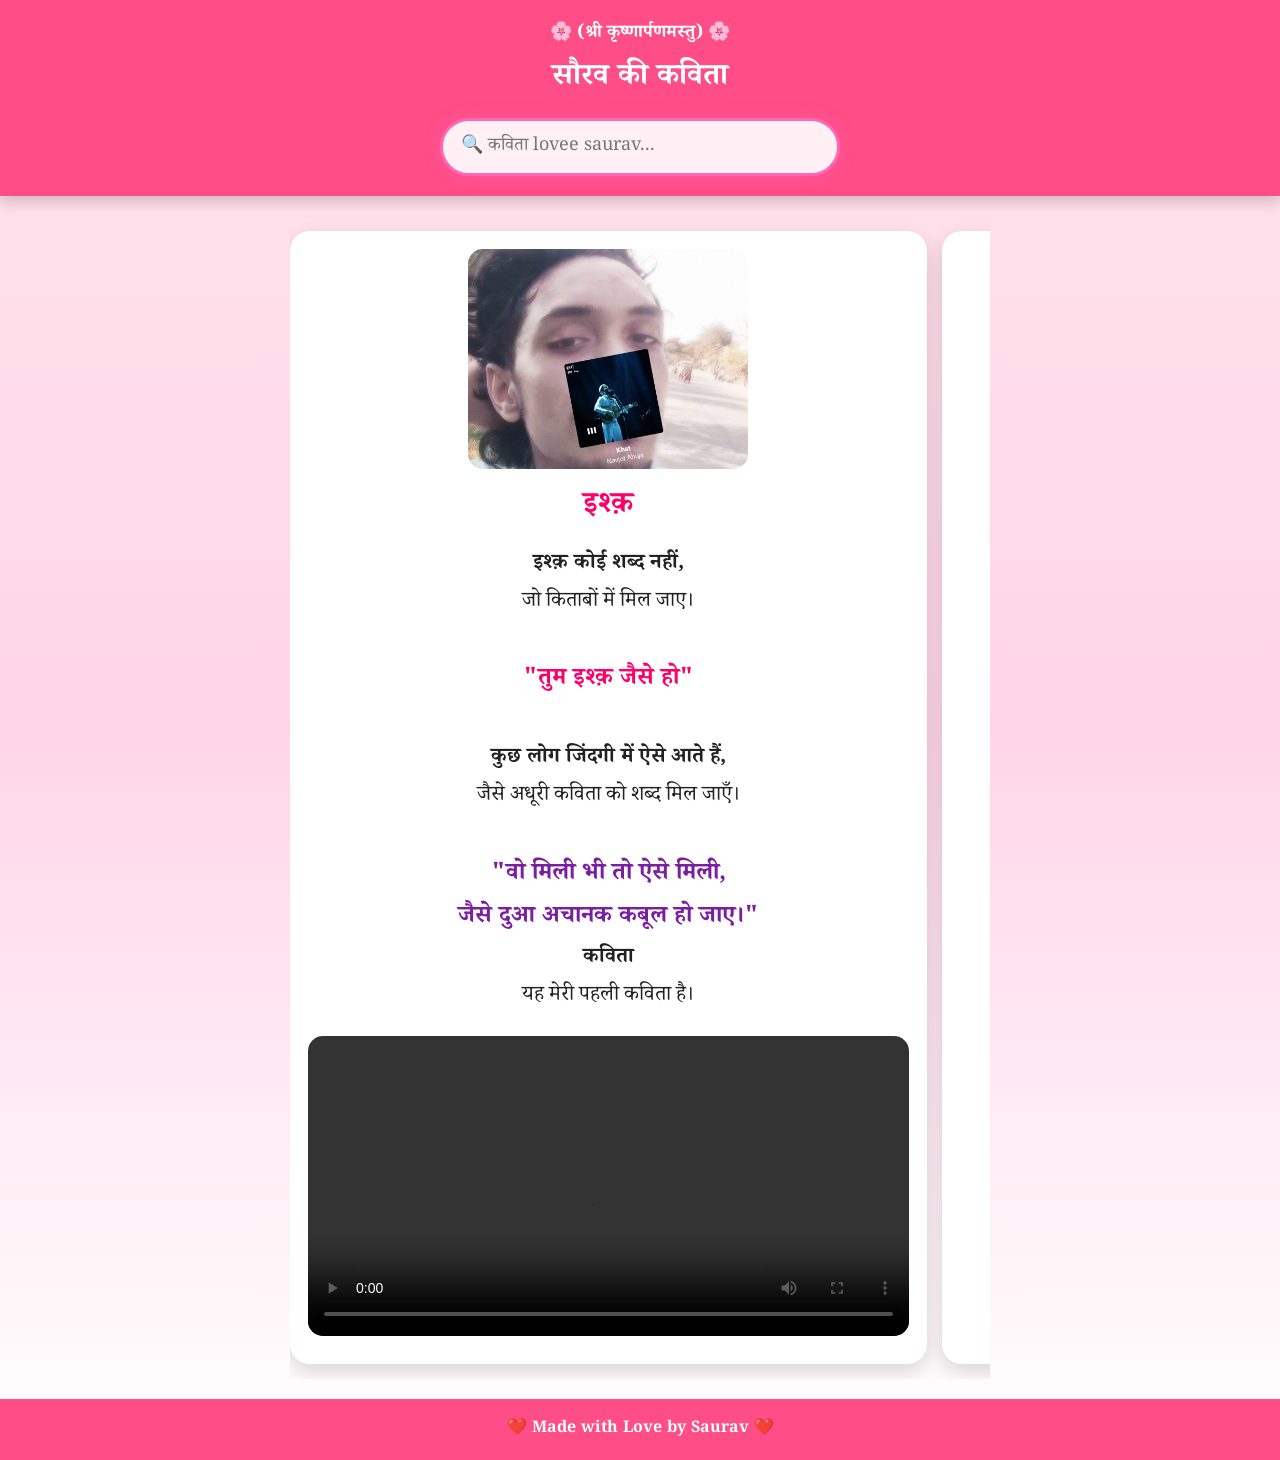
==== index.html @ 1b0313c8 "Update index.html" ====
<!DOCTYPE html>
<html lang="hi">
<head>
  <meta charset="UTF-8">
  <meta name="viewport" content="width=device-width, initial-scale=1.0">

  <title>🌸 सौरव की कविता 🌸</title>

  <link rel="stylesheet" href="Style.css">

  <link href="https://fonts.googleapis.com/css2?family=Noto+Serif+Devanagari:wght@400;700&display=swap" rel="stylesheet">
</head>

<body>

<header>
  <h3>🌸 (श्री कृष्णार्पणमस्तु) 🌸</h3>
  <h1>सौरव की कविता</h1>

  <input type="text" id="searchBar" placeholder="🔍 कविता lovee saurav...">
</header>

<div class="container">

  <!-- कविता 1 -->
  <div class="card">

    <img src="IMG_20260709_214728.jpg" class="photo" alt="Saurav">

    <h2>इश्क़</h2>

    <p>
      <b>इश्क़ कोई शब्द नहीं,</b><br>
      जो किताबों में मिल जाए।<br><br>

      <span class="pink">
        <b>"तुम इश्क़ जैसे हो"</b>
      </span>

      <br><br>

      <b>कुछ लोग जिंदगी में ऐसे आते हैं,</b><br>
      जैसे अधूरी कविता को शब्द मिल जाएँ।

      <br><br>

      <span class="purple">
        <b>
          "वो मिली भी तो ऐसे मिली,<br>
          जैसे दुआ अचानक कबूल हो जाए।"
        </b>
      </span>
    </p>

    <p>
      <b>कविता</b><br>
      यह मेरी पहली कविता है।
    </p>

    <video controls width="100%">
      <source src="video/video1.mp4" type="video/mp4">
    </video>

  </div>

  <!--  🤧 -->
  <div class="card">

    <h2>गुनाहो का देवता</h2>

    <p>
 <span class="purple">
<b>
बड़ी ही उदास शाम थी और क्षितिज </b><br>
 की लाली के आठ भी स्याह पड़ गए थे।
<b>
      </p>

  </div>
<div class="card">

<h2>कविता 3</h2>

<p>

A kiss can destroy a philosophy
</p>

</div>
</div>

<footer>
  ❤️ Made with Love by Saurav ❤️
</footer>

<script src="Code.js"></script>

</body>
</html>
---- Style.css ----
*{
margin:0;
padding:0;
box-sizing:border-box;
font-family:'Noto Serif Devanagari',serif;
}

body{
background:linear-gradient(180deg,#ffe4ec,#ffd6e7,#fff);
color:#222;
overflow-x:hidden;
}

header{
background:#ff4d88;
color:#fff;
text-align:center;
padding:20px;
position:sticky;
top:0;
z-index:1000;
box-shadow:0 5px 15px rgba(0,0,0,.2);
}

header h3{
font-size:18px;
margin-bottom:8px;
}

header h1{
font-size:30px;
margin-bottom:15px;
}

#searchBar{
width:90%;
max-width:400px;
padding:12px 18px;
border:3px solid #ff69b4;
border-radius:40px;
outline:none;
font-size:18px;
background:#fff0f6;
box-shadow:0 0 15px rgba(255,105,180,.4);
transition:.3s;
}

#searchBar:focus{
background:white;
box-shadow:0 0 25px #ff69b4;
}

.container{
display:flex;
overflow-x:auto;
scroll-snap-type:x mandatory;
scroll-behavior:smooth;
gap:15px;
padding:15px;
width:95%;
max-width:700px;
margin:20px auto;
}

.container::-webkit-scrollbar{
display:none;
}

.card{
background:#fff;
padding:18px;
border-radius:20px;
box-shadow:0 8px 20px rgba(0,0,0,.15);
opacity:0;
transform:translateY(60px);
transition:.8s;

min-width:95%;
max-width:650px;
scroll-snap-align:start;
flex-shrink:0;
}

.card.show{
opacity:1;
transform:translateY(0);
}

.photo{
width:100%;
max-width:280px;
height:220px;
object-fit:cover;
border-radius:15px;
margin:0 auto 15px;
display:block;
}

.card h2{
text-align:center;
font-size:30px;
color:#ff0066;
margin-bottom:15px;
}

.card p{
font-size:21px;
line-height:1.8;
text-align:center;
}

.pink{
color:#ff0066;
font-size:24px;
}

.purple{
color:#7b1fa2;
font-size:24px;
}

video{
width:100%;
margin-top:20px;
border-radius:15px;
}

#topBtn{
box-shadow:0 0 10px rgba(0,0,0,.4);
}

footer{
background:#ff4d88;
color:white;
text-align:center;
padding:18px;
margin-top:20px;
}

.photo-card{
display:flex;
justify-content:center;
margin:30px 0;
}

.profile-photo{
width:220px;
max-width:90%;
border-radius:20px;
border:5px solid #ff4f87;
box-shadow:0 10px 30px rgba(255,79,135,.4);
object-fit:cover;
}

.search-box{
display:flex;
justify-content:center;
align-items:center;
gap:10px;
margin:20px;
font-size:24px;
}

@media(max-width:700px){

header h1{
font-size:26px;
}

.card{
min-width:100%;
}

.card h2{
font-size:26px;
}

.card p{
font-size:18px;
}

.pink,.purple{
font-size:20px;
}

.photo{
max-width:200px;
height:180px;
}

}
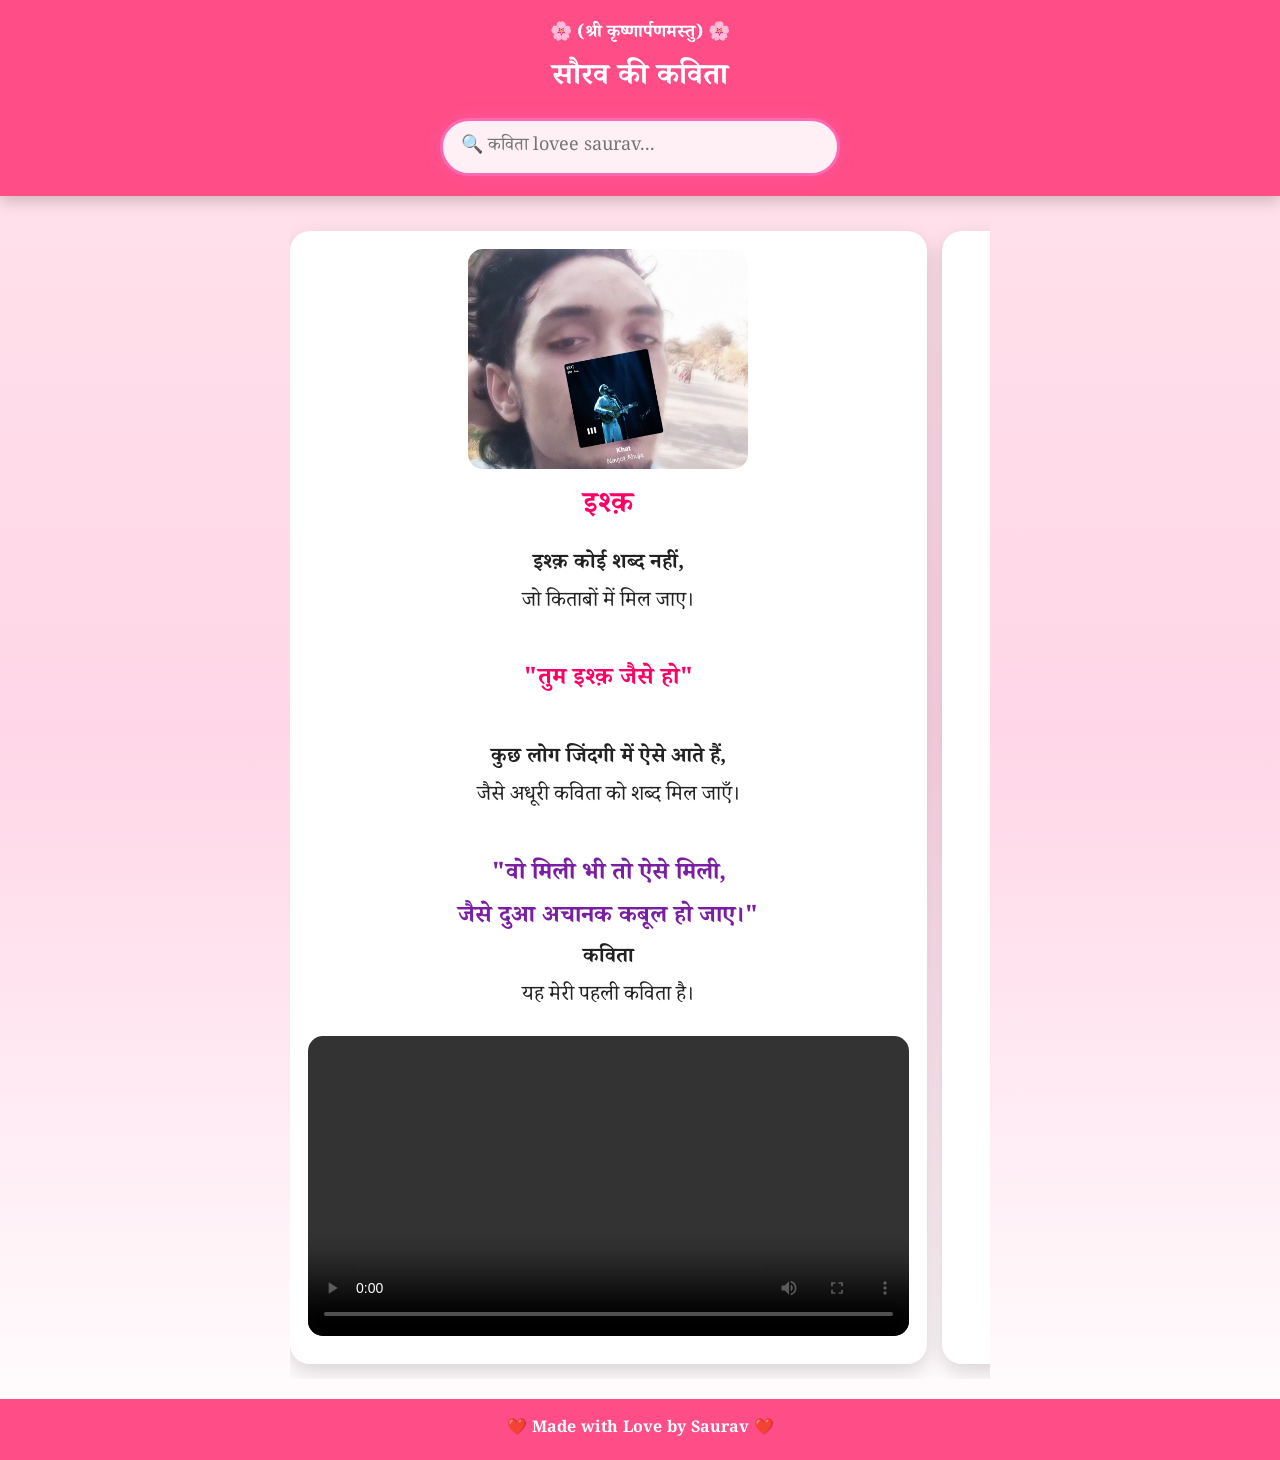
==== commit bba89108: "Update index.html" ====
--- a/index.html
+++ b/index.html
@@ -79,7 +79,7 @@
   </div>
 <div class="card">
 
-<h2>कविता 3</h2>
+<h2>philosophy</h2>
 
 <p>
 
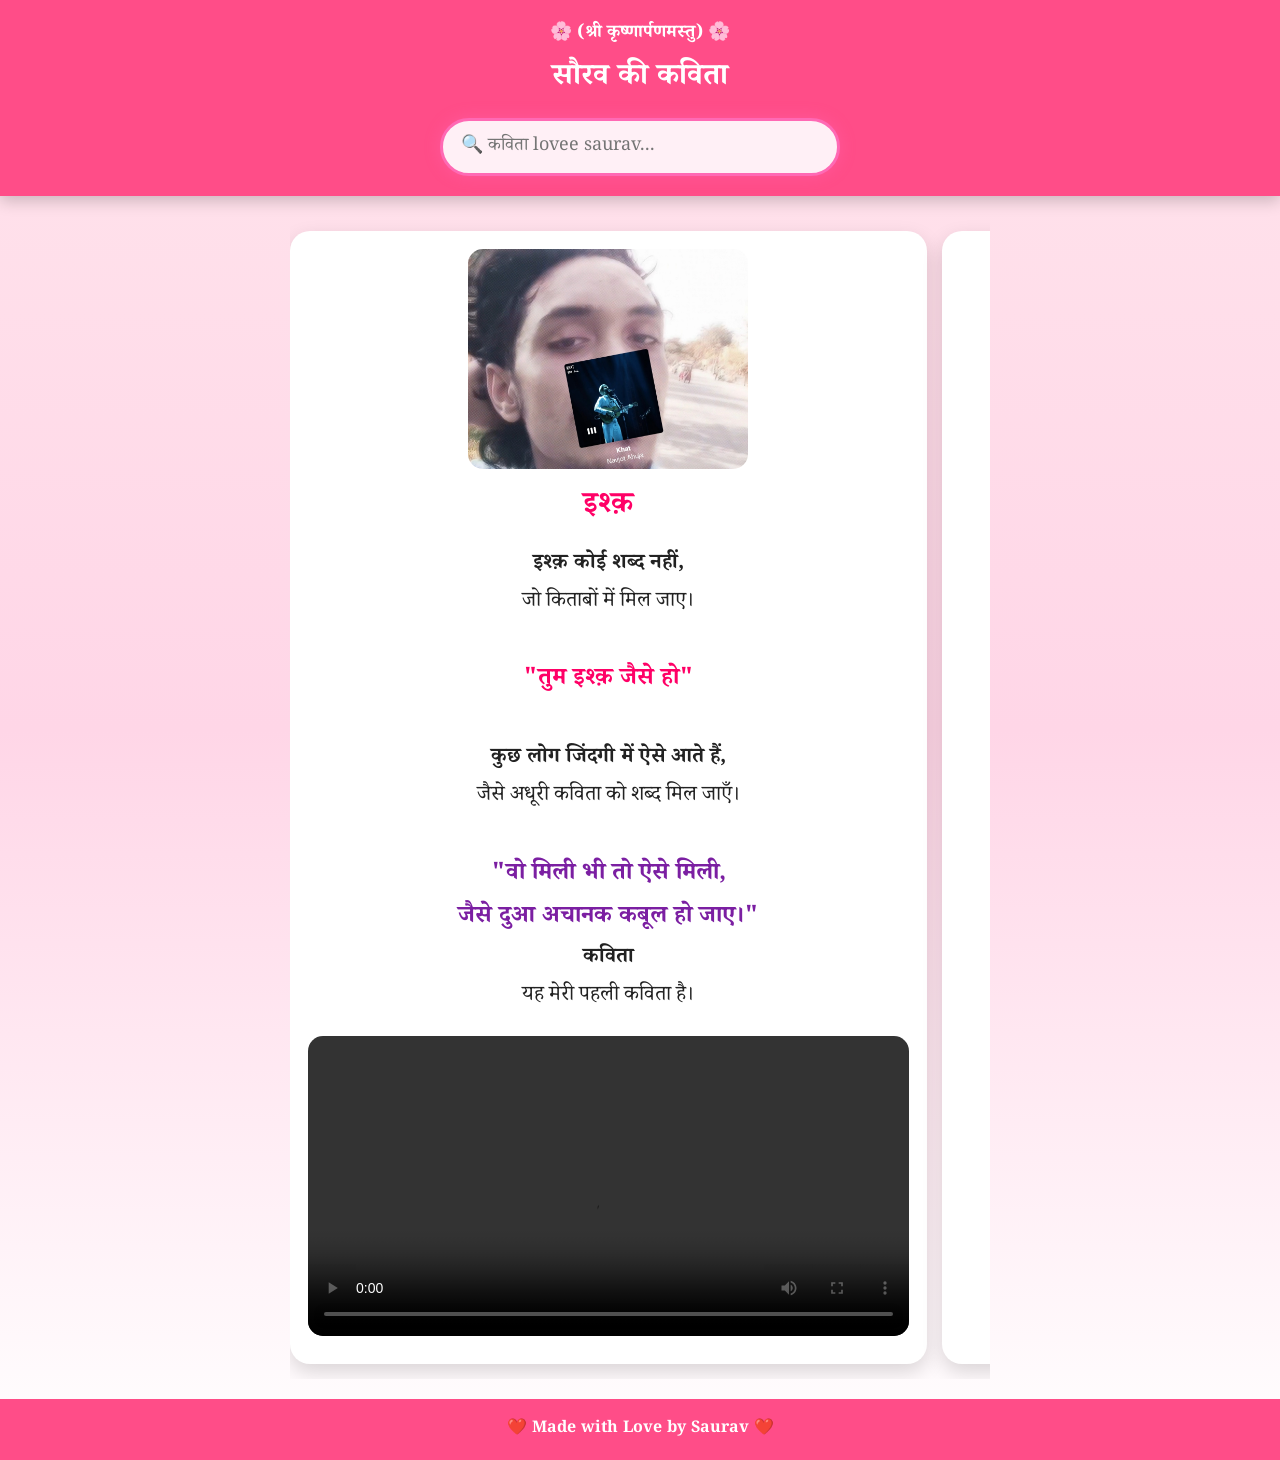
==== commit 298ebcd6: "Update index.html" ====
--- a/index.html
+++ b/index.html
@@ -72,7 +72,12 @@
  <span class="purple">
 <b>
 बड़ी ही उदास शाम थी और क्षितिज </b><br>
- की लाली के आठ भी स्याह पड़ गए थे।
+ की लाली के आठ भी स्याह पड़ गए थे।<br>
+पुनजन्म झूठ है, प्रिये !<br> सच तो यह है कि हम अनंतकाल के लिए बिछड़ चुके हैं।<br>
+
+और यह बिछड़ना समय से भी लंबा है।<br> अब तुम्हारी आँखें किसी और आकाश में चमकेगी और मेरी साँसे,<br> तुम्हारे नाम का शोक गाती हुई धीरे-धीरे राख में बदल जाएगी।<br>
+
+प्रेम अमर नहीं हुआ, प्रिये-अमर हुआ है हमारा विरह."
 <b>
       </p>
 
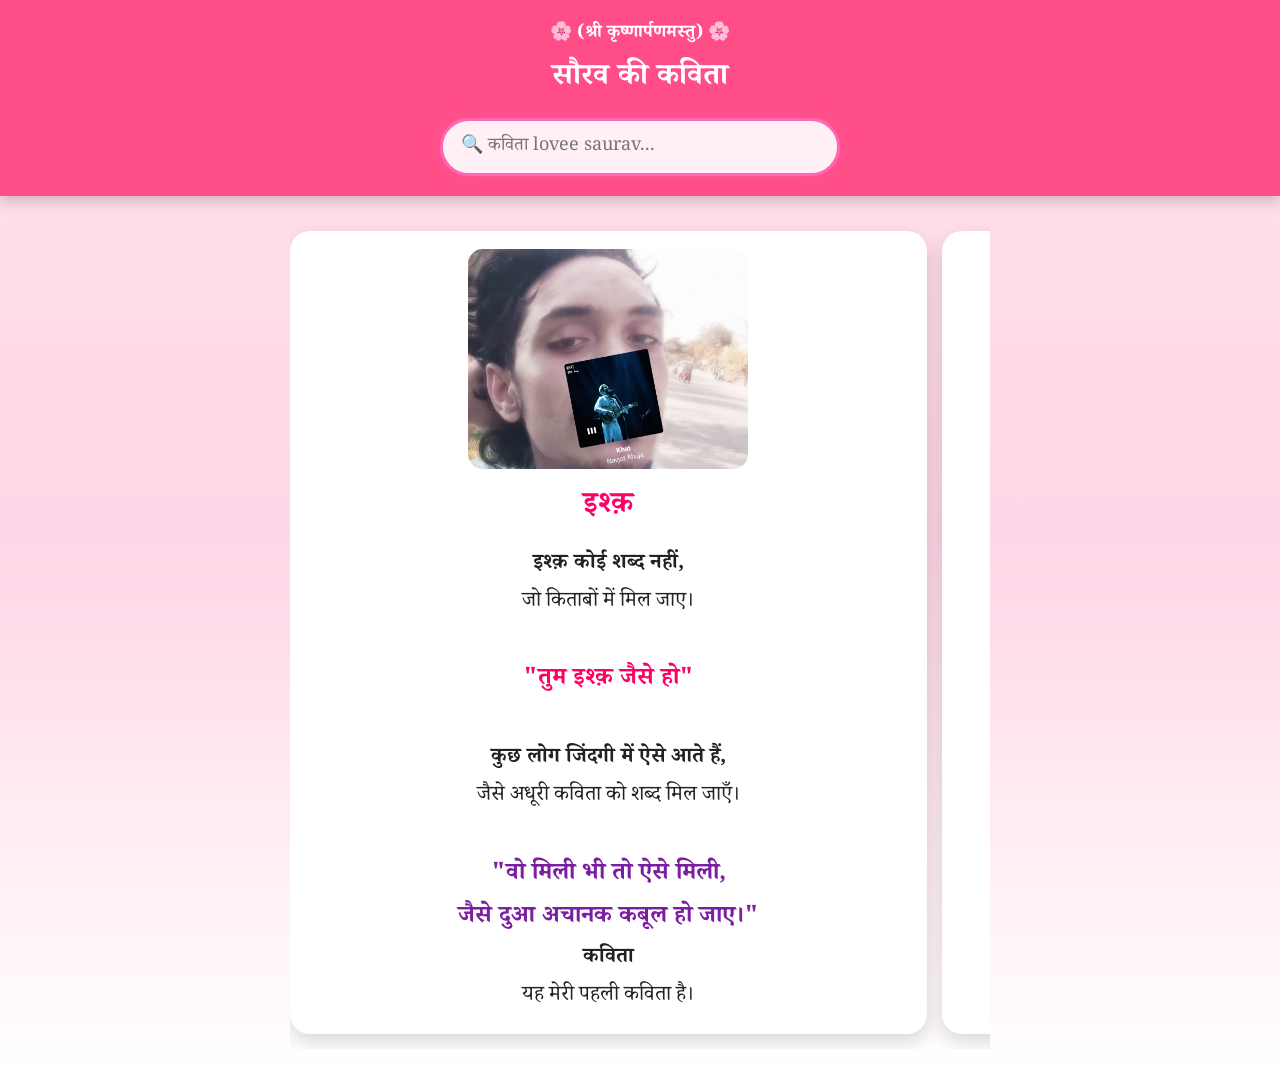
==== commit a3dd79b0: "Update index.html" ====
--- a/index.html
+++ b/index.html
@@ -57,9 +57,7 @@
       यह मेरी पहली कविता है।
     </p>
 
-    <video controls width="100%">
-      <source src="video/video1.mp4" type="video/mp4">
-    </video>
+    
 
   </div>
 
@@ -73,11 +71,11 @@
 <b>
 बड़ी ही उदास शाम थी और क्षितिज </b><br>
  की लाली के आठ भी स्याह पड़ गए थे।<br>
-पुनजन्म झूठ है, प्रिये !<br> सच तो यह है कि हम अनंतकाल के लिए बिछड़ चुके हैं।<br>
+पुनजन्म झूठ है, प्रिये !<br> सच तो यह है कि हम अनंतकाल <br>के लिए बिछड़ चुके हैं।<br>
 
-और यह बिछड़ना समय से भी लंबा है।<br> अब तुम्हारी आँखें किसी और आकाश में चमकेगी और मेरी साँसे,<br> तुम्हारे नाम का शोक गाती हुई धीरे-धीरे राख में बदल जाएगी।<br>
+और यह बिछड़ना <br>समय से भी लंबा है।<br> अब तुम्हारी आँखें किसी और आकाश<br> में चमकेगी और मेरी साँसे,<br> तुम्हारे नाम का शोक गाती हुई<br>धीरे-धीरे राख में बदल जाएगी।<br>
 
-प्रेम अमर नहीं हुआ, प्रिये-अमर हुआ है हमारा विरह."
+प्रेम अमर नहीं हुआ,<br>प्रिये-अमर हुआ है हमारा विरह."
 <b>
       </p>
 
@@ -92,6 +90,10 @@
 </p>
 
 </div>
+<div class="card">
+<p>
+idbr bhi leekhuga bc kavita
+</p>
 </div>
 
 <footer>
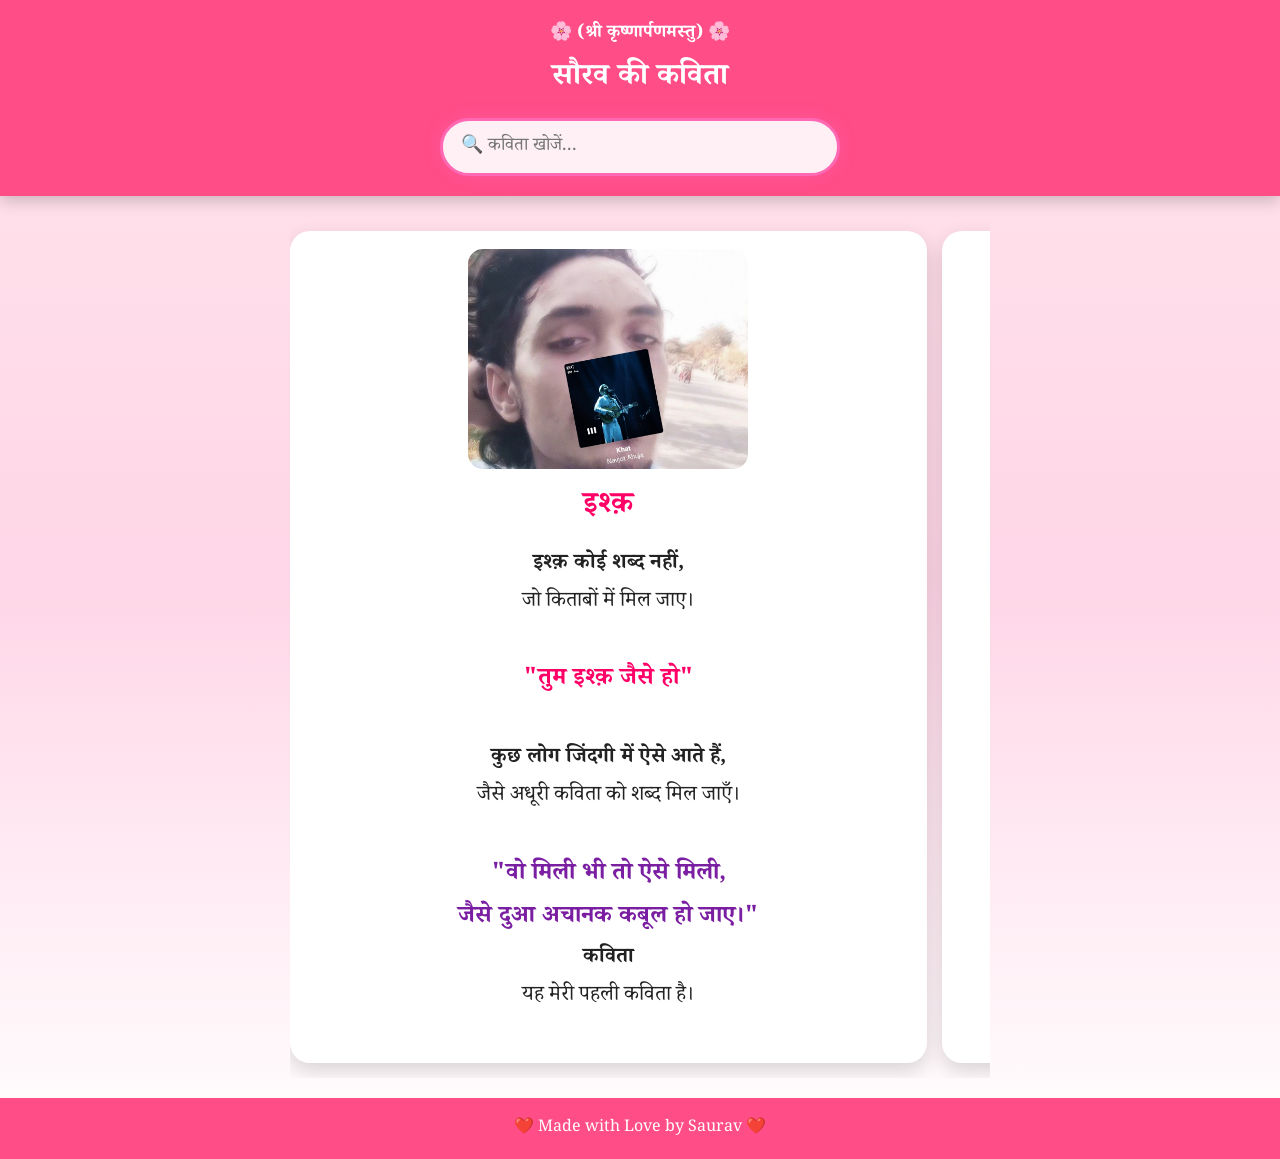
==== commit 85703254: "Update index.html" ====
--- a/index.html
+++ b/index.html
@@ -17,14 +17,13 @@
   <h3>🌸 (श्री कृष्णार्पणमस्तु) 🌸</h3>
   <h1>सौरव की कविता</h1>
 
-  <input type="text" id="searchBar" placeholder="🔍 कविता lovee saurav...">
+  <input type="text" id="searchBar" placeholder="🔍 कविता खोजें...">
 </header>
 
 <div class="container">
 
   <!-- कविता 1 -->
   <div class="card">
-
     <img src="IMG_20260709_214728.jpg" class="photo" alt="Saurav">
 
     <h2>इश्क़</h2>
@@ -56,44 +55,53 @@
       <b>कविता</b><br>
       यह मेरी पहली कविता है।
     </p>
-
-    
-
   </div>
 
-  <!--  🤧 -->
+  <!-- कविता 2 -->
   <div class="card">
-
-    <h2>गुनाहो का देवता</h2>
+    <h2>गुनाहों का देवता</h2>
 
     <p>
- <span class="purple">
-<b>
-बड़ी ही उदास शाम थी और क्षितिज </b><br>
- की लाली के आठ भी स्याह पड़ गए थे।<br>
-पुनजन्म झूठ है, प्रिये !<br> सच तो यह है कि हम अनंतकाल <br>के लिए बिछड़ चुके हैं।<br>
+      <span class="purple">
+        <b>
+          बड़ी ही उदास शाम थी और क्षितिज<br>
+          की लाली के रंग भी स्याह पड़ गए थे।<br><br>
 
-और यह बिछड़ना <br>समय से भी लंबा है।<br> अब तुम्हारी आँखें किसी और आकाश<br> में चमकेगी और मेरी साँसे,<br> तुम्हारे नाम का शोक गाती हुई<br>धीरे-धीरे राख में बदल जाएगी।<br>
+          पुनर्जन्म झूठ है, प्रिये!<br>
+          सच तो यह है कि हम अनंतकाल<br>
+          के लिए बिछड़ चुके हैं।<br><br>
 
-प्रेम अमर नहीं हुआ,<br>प्रिये-अमर हुआ है हमारा विरह."
-<b>
-      </p>
+          और यह बिछड़ना<br>
+          समय से भी लंबा है।<br><br>
 
+          अब तुम्हारी आँखें किसी और आकाश<br>
+          में चमकेंगी और मेरी साँसें,<br>
+          तुम्हारे नाम का शोक गाती हुई<br>
+          धीरे-धीरे राख में बदल जाएँगी।<br><br>
+
+          प्रेम अमर नहीं हुआ,<br>
+          प्रिये—अमर हुआ है हमारा विरह।
+        </b>
+      </span>
+    </p>
   </div>
-<div class="card">
 
-<h2>philosophy</h2>
+  <!-- कविता 3 -->
+  <div class="card">
+    <h2>Philosophy</h2>
 
-<p>
+    <p>
+      <i>"A kiss can destroy a philosophy."</i>
+    </p>
+  </div>
 
-A kiss can destroy a philosophy
-</p>
+  <!-- कविता 4 -->
+  <div class="card">
+    <p>
+      यहाँ भी आगे नई कविताएँ लिखूँगा।
+    </p>
+  </div>
 
-</div>
-<div class="card">
-<p>
-idbr bhi leekhuga bc kavita
-</p>
 </div>
 
 <footer>
